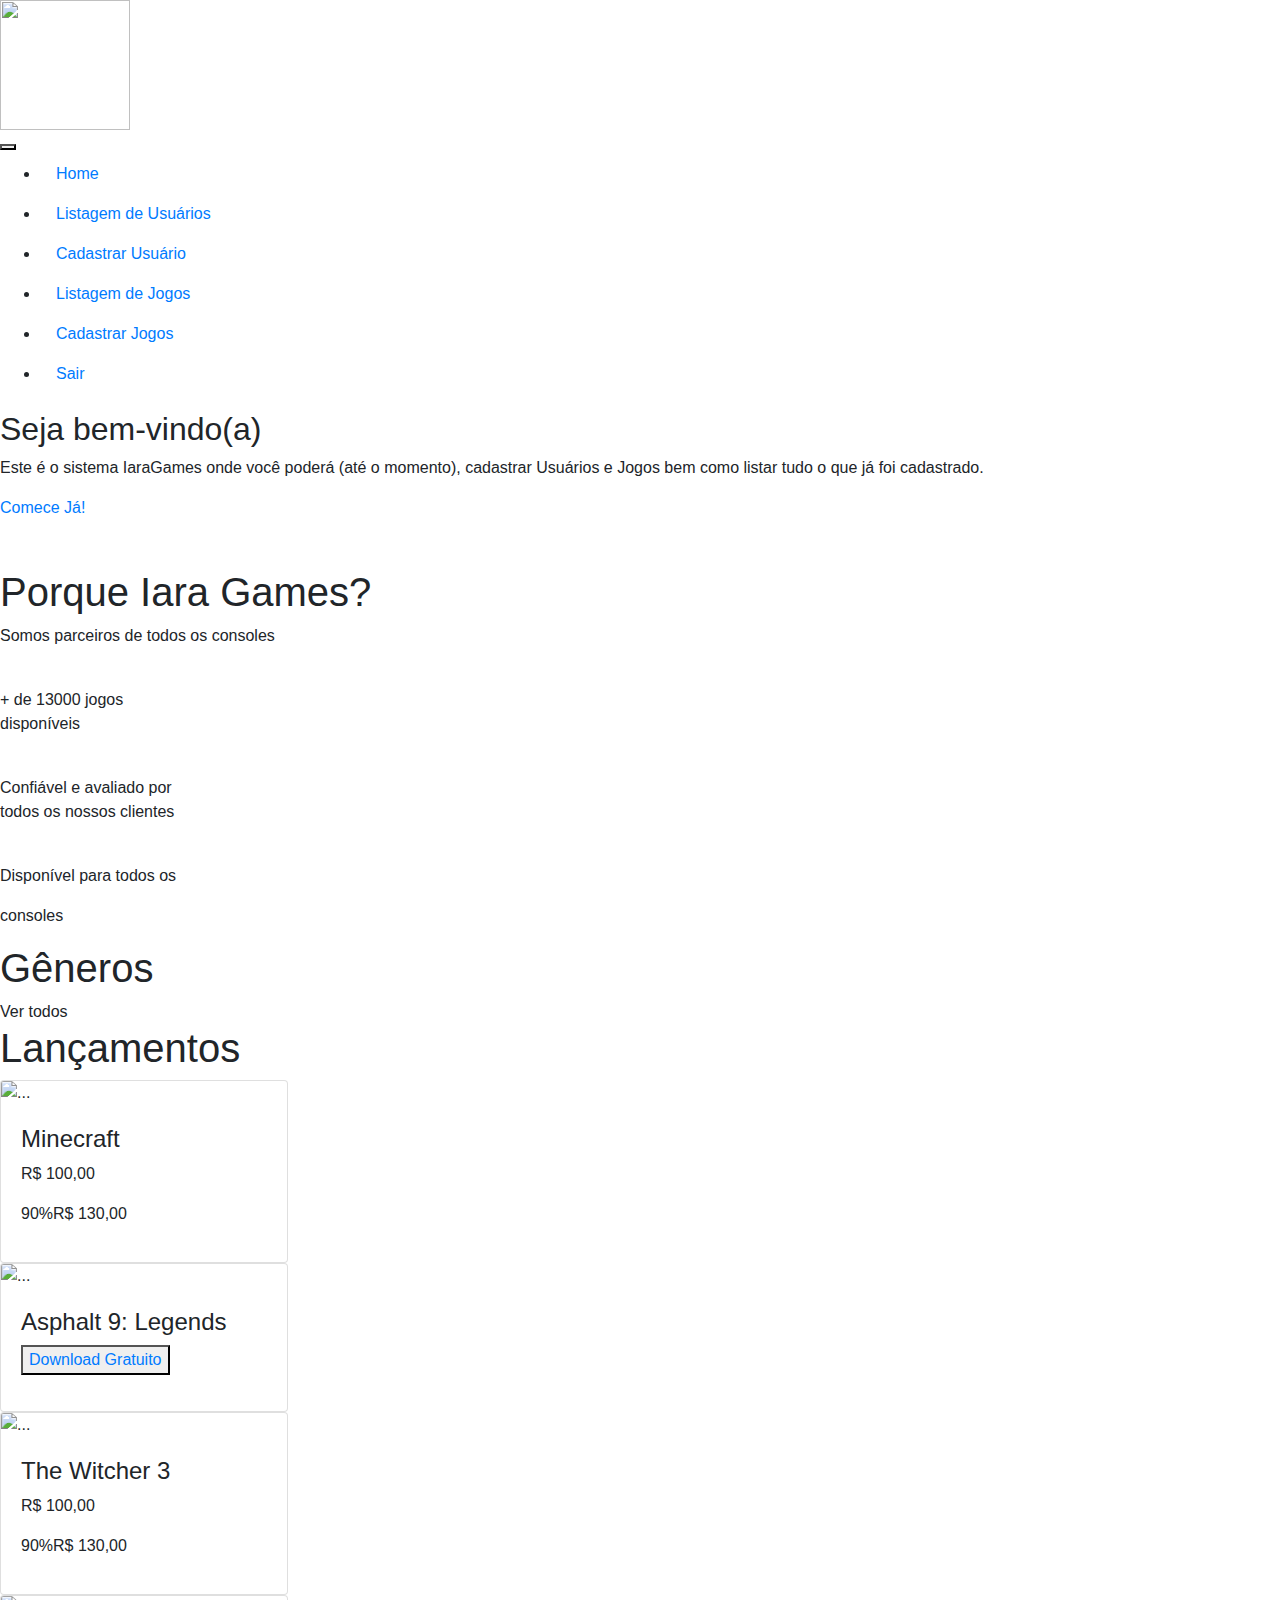
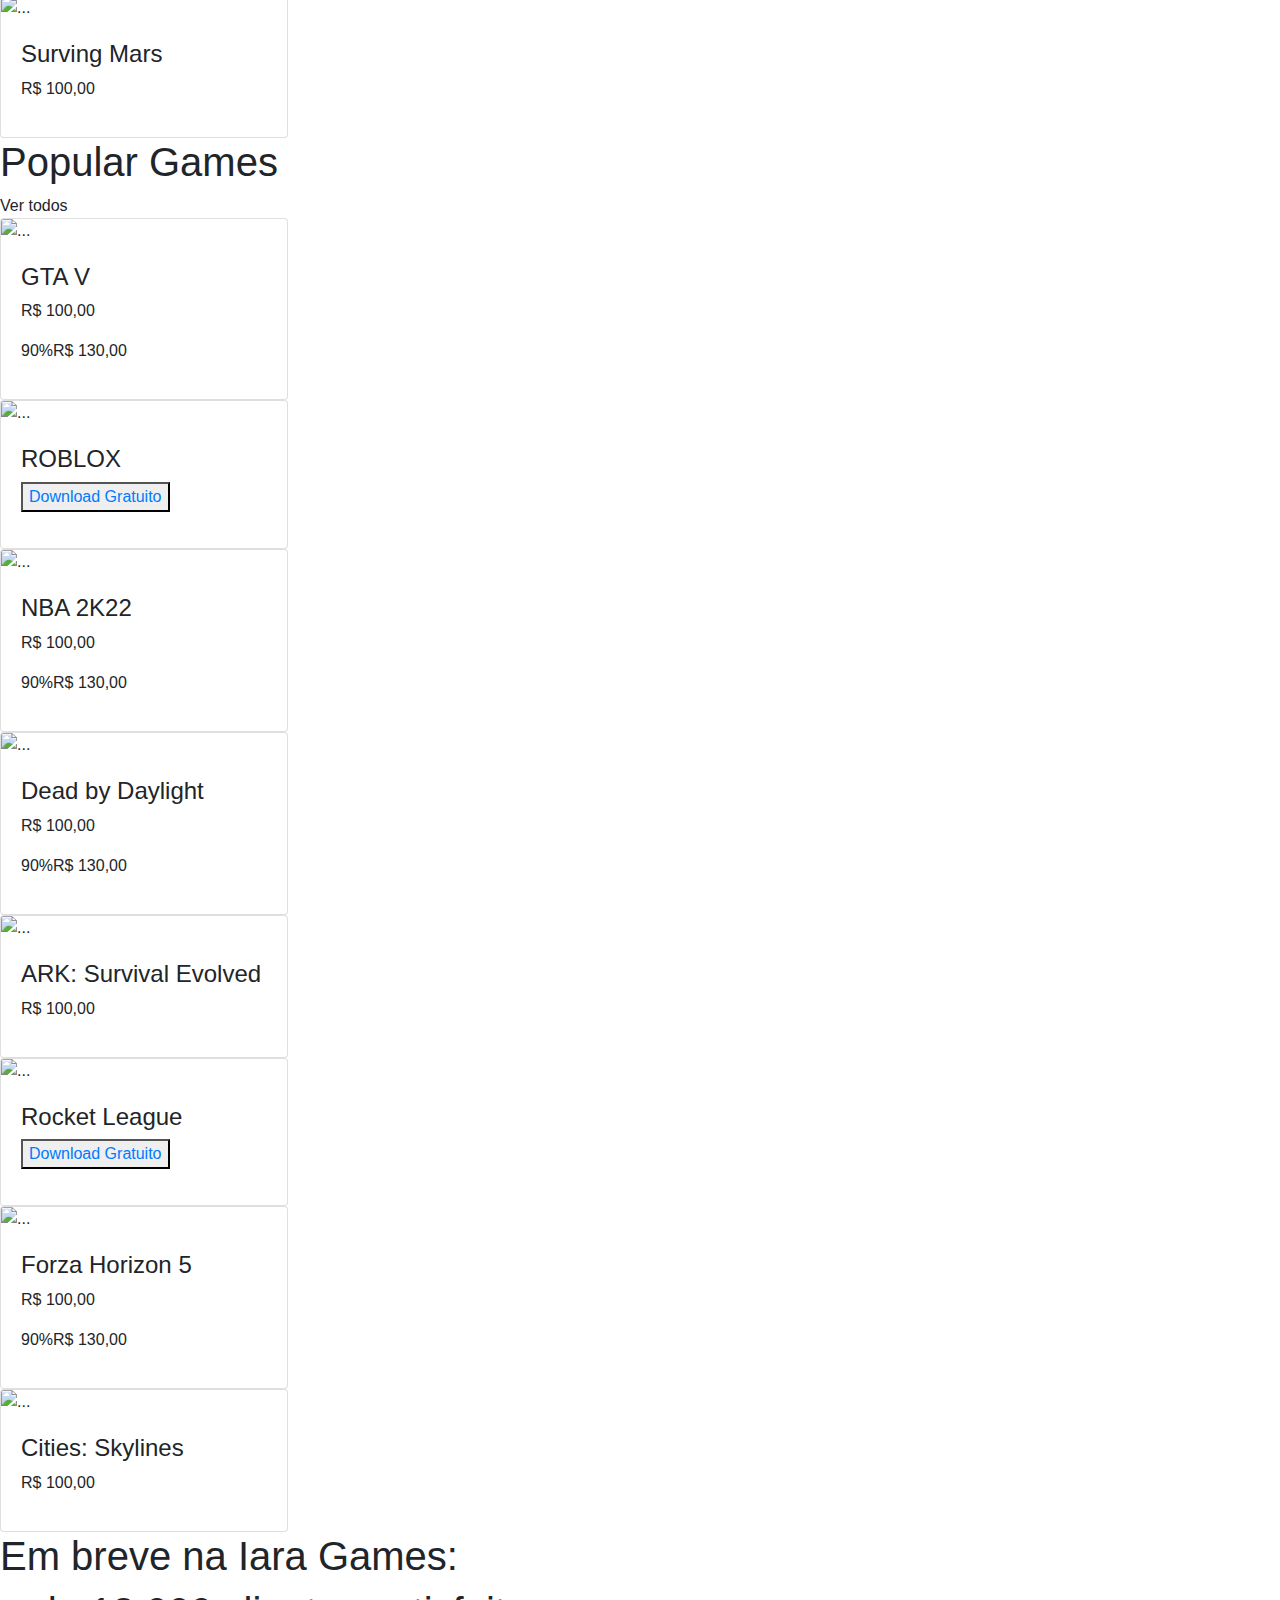
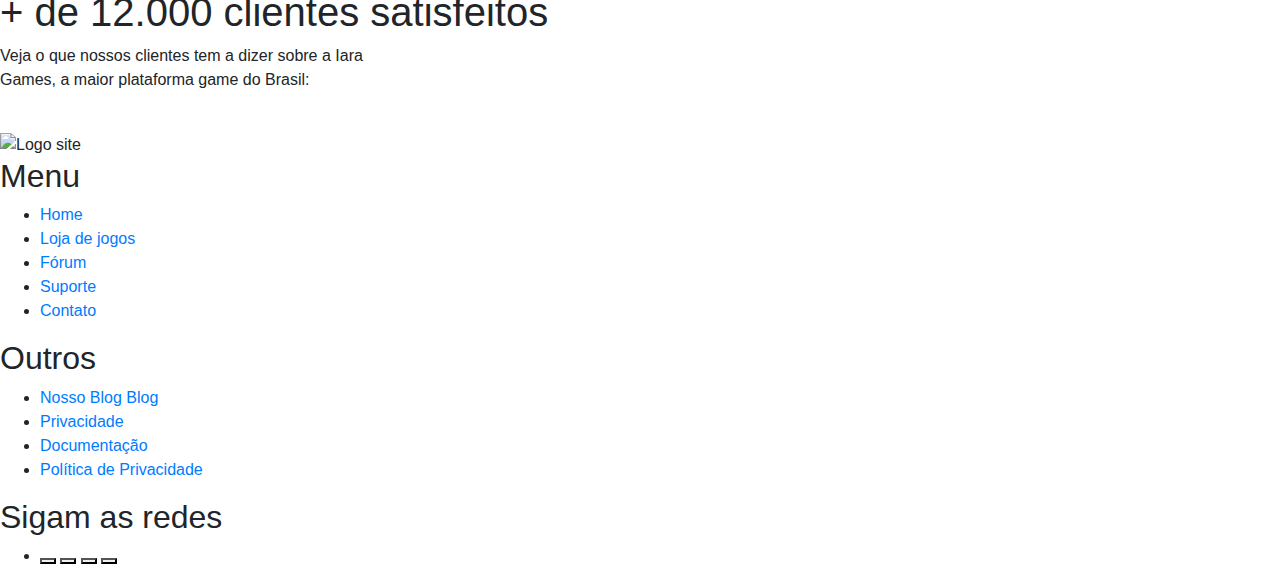
==== site/index.html @ 9e7cf927 "consertando deploy" ====
<!DOCTYPE html>
<html lang="pt">
<head>
    <meta charset="UTF-8">
    <meta name="viewport" content="width=device-width, initial-scale=1.0">
    <link rel="preconnect" href="https://fonts.googleapis.com">
    <link rel="stylesheet" href="../css/style.css">
    <link rel="preconnect" href="https://fonts.gstatic.com" crossorigin>
    <link href="https://fonts.googleapis.com/css2?family=Lexend:wght@300&display=swap" rel="stylesheet">
    <title>Home - IaraGames</title>
    <link rel="stylesheet" href="https://stackpath.bootstrapcdn.com/bootstrap/4.5.2/css/bootstrap.min.css">
</head>
<body>
    <header id="header">
    <nav id="nav" class="nav-bar">
        <div class="logo">
            <img src="../image/logo.svg" alt="" width="130px" height="130px">
        </div>

        <div class="nav-list" id="nav">
            <button id="button_mob">
                <span id="hamburgue"> </span>
            </button>   
            <ul class="menu">
                <li class="nav-item"><a class="nav-link" href="index.html" class="active" id="home">Home</a></li>
                <li class="nav-item"><a class="nav-link" href="listagem_usuarios.html">Listagem de Usuários</a></li>
                <li class="nav-item"><a class="nav-link" href="cadastrar_usuarios.html">Cadastrar Usuário</a></li>
                <li class="nav-item"><a class="nav-link" href="listagem_jogos.html">Listagem de Jogos</a></li>
                <li class="nav-item"><a class="nav-link" href="cadastrar_jogos.html">Cadastrar Jogos</a></li>
                <li class="nav-item"><a class="nav-link" href="login.html">Sair</a></li>
            </ul>
        </div>
       
    </nav>
</header>

<div class="carrosel">
    <div id="back" class="setas"><i class="fa-solid fa-circle-chevron-left"></i></div>
    <div id="next" class="setas"><i class="fa-solid fa-circle-chevron-right"></i> </div>
    <section class="home">
        <div class="home-text">
            <div class="text1">
                <h2>Seja bem-vindo(a)</h2>
            </div>
            <div class="text2">
                <p>Este é o sistema IaraGames onde você poderá (até o momento), cadastrar Usuários e Jogos bem como listar tudo o que já foi cadastrado.</p>
            </div>
            <div class="main-btn">
                <a href="http://127.0.0.1:5500/cadastrar_usuarios.html"
                    class="btnget">Comece Já!</a>
            </div>
        </div>
   
        <div class="home-img">
            <img src="../image/logoaguia.svg" alt="">
        </div>
    </section>
    <div class="nav-manual">
        <label for="radio1" class="btn-manual" id="checked"></label>
        <label for="radio2" class="btn-manual"></label>
        <label for="radio3" class="btn-manual"></label>
    </div>
</div>

<div class="textoinicial">
    <h1>Porque Iara Games?</h1>
    <p>Somos parceiros de todos os consoles</p>
</div>

<section class="diferenciais">
    <div class="icon">
        <img src="../image/controle.svg" alt="" id="imagecontrole">
        <p>+ de 13000 jogos <br>disponíveis</p>
    </div>
    <div class="icon">
        <img src="../image/icon.svg" alt="">
        <p>Confiável e avaliado por <br>todos os nossos clientes</p>
    </div>
    <div class="icon">
        <img src="../image/game.svg" alt="">
        <p>Disponível para todos os </p>
        <p>consoles</p>
    </div>
</section>

<div class="generos">
    <h1>Gêneros</h1>
    <li>Ver todos</li>
</div>
<section class="imgjogospai">
    <div class="imgjogos" id="imgjogos1">
    </div>
    <div class="imgjogos" id="imgjogos2">
    </div>
    <div class="imgjogos" id="imgjogos3">
    </div>
    <div class="imgjogos" id="imgjogos4">
    </div>
    <div class="imgjogos" id="imgjogos5">
    </div>
    <div class="imgjogos" id="imgjogos6">
    </div>
</section>

<div class="Lanxxx">
    <h1>Lançamentos</h1>
</div>
<section class="Lanximgs">
    <div class="card" style="width: 18rem;">
        <img src="../image/minecraft.svg" class="card-img-top" alt="...">
        <div class="card-body">
            <h4>Minecraft</h4>
            <div class="desconto">
                <p class="card-text">R$ 100,00</p>
                <p><span class="porcento">90%</span><span class="tachado">R$ 130,00<span></p>
            </div>
        </div>
    </div>
    <div class="card" style="width: 18rem;">
        <img src="../image/asphault.svg" class="card-img-top" alt="...">
        <div class="card-body">
            <h4>Asphalt 9: Legends</h4>
            <div class="desconto">
                <div class="Download">
                    <button><a href="Login.html">Download Gratuito</a>
                    </button>
                </div>
                <p></p>
            </div>
        </div>
    </div>
    <div class="card" style="width: 18rem;">
        <img src="../image/the whitcher.svg" class="card-img-top" alt="...">
        <div class="card-body">
            <h4>The Witcher 3</h4>
            <div class="desconto">
                <p class="card-text">R$ 100,00</p>
                <p><span class="porcento">90%</span><span class="tachado">R$ 130,00<span></p>
            </div>
        </div>
    </div>
    <div class="card" style="width: 18rem;">
        <img src="../image/surving mars.svg" class="card-img-top" alt="...">
        <div class="card-body">
            <h4>Surving Mars</h4>
            <div class="desconto">
                <p class="card-text">R$ 100,00</p>
                <p></p>
            </div>
        </div>
    </div>
</section>
<div class="Lanxxx">
    <h1>Popular Games</h1>
    <li>Ver todos</li>
</div>
<section class="Lanximgs">
    <div class="card" style="width: 18rem;">
        <img src="../image/grad.svg" class="card-img-top" alt="...">
        <div class="card-body">
            <h4>GTA V</h4>
            <div class="desconto">
                <p class="card-text">R$ 100,00</p>
                <p><span class="porcento">90%</span><span class="tachado">R$ 130,00<span></p>
            </div>
        </div>
    </div>
    <div class="card" style="width: 18rem;">
        <img src="../image/roblox.svg" class="card-img-top" alt="...">
        <div class="card-body">
            <h4>ROBLOX</h4>
            <div class="desconto">
                <div class="Download">
                    <button><a href="Login.html">Download Gratuito</a>
                    </button>
                </div>
                <p></p>
            </div>
        </div>
    </div>
    <div class="card" style="width: 18rem;">
        <img src="../image/s8.svg" class="card-img-top" alt="...">
        <div class="card-body">
            <h4>NBA 2K22</h4>
            <div class="desconto">
                <p class="card-text">R$ 100,00</p>
                <p><span class="porcento">90%</span><span class="tachado">R$ 130,00<span></p>
            </div>
        </div>
    </div>
    <div class="card" style="width: 18rem;">
        <img src="../image/deadby.svg" class="card-img-top" alt="...">
        <div class="card-body">
            <h4>Dead by Daylight</h4>
            <div class="desconto">
                <p class="card-text">R$ 100,00</p>
                <p><span class="porcento">90%</span><span class="tachado">R$ 130,00<span></p>
            </div>
        </div>
    </div>
</section>
<section class="Lanximgs" id="lanxespaco">
    <div class="card" style="width: 18rem;">
        <img src="../image/arka.svg" class="card-img-top" alt="...">
        <div class="card-body">
            <h4>ARK: Survival Evolved</h4>
            <div class="desconto">
                <p class="card-text">R$ 100,00</p>
                <p></p>
            </div>
        </div>
    </div>
    <div class="card" style="width: 18rem;">
        <img src="../image/rocket.svg" class="card-img-top" alt="...">
        <div class="card-body">
            <h4>Rocket League</h4>
            <div class="desconto">
                <div class="Download">
                    <button><a href="Login.html">Download Gratuito</a>
                    </button>
                </div>
                <p></p>
            </div>
        </div>
    </div>
    <div class="card" style="width: 18rem;">
        <img src="../image/forzahorizon.svg" class="card-img-top" alt="...">
        <div class="card-body">
            <h4>Forza Horizon 5</h4>
            <div class="desconto">
                <p class="card-text">R$ 100,00</p>
                <p><span class="porcento">90%</span><span class="tachado">R$ 130,00<span></p>
            </div>
        </div>
    </div>
    <div class="card" style="width: 18rem;">
        <img src="../image/cities.svg" class="card-img-top" alt="...">
        <div class="card-body">
            <h4>Cities: Skylines</h4>
            <div class="desconto">
                <p class="card-text">R$ 100,00</p>
                <p></p>
            </div>
        </div>
    </div>
</section>

<div class="sliderfundo">
    <div class="fundo">
        <h1>Em breve na Iara Games:</h1>
            <div class="embreve">
                <div id="games01"></div>
            </div>
            <div class="embreve">
                <div id="games02"></div>
            </div>
        </div>
        <div class="fundolado">
            <div class="embreve">
                <div id="games03"></div>
            </div>
            <div class="embreve">
                <div id="games04"></div>
            </div>
            <div class="embreve">
                <div id="games05"></div>
            </div>
        </div>
    </div>
    <div class="clientes">
        <h1>+ de 12.000 clientes satisfeitos</h1>
        <p>Veja o que nossos clientes tem a dizer sobre a Iara </br>
            Games, a maior plataforma game do Brasil:</p>
    </div>
    <section class="cardsclientes">
        <div class="card-cliente" id="card-cliente2">
        </div>
        <div class="card-cliente" id="card-cliente1">
        </div>
        <div class="card-cliente" id="card-cliente3">
        </div>
    </section>

    <div class="nav-manual">
        <label for="radio1" class="btn-manual" id="checked"></label>
        <label for="radio2" class="btn-manual"></label>
        <label for="radio3" class="btn-manual"></label>
    </div>

    <footer>
        <div class="logo-rodape">
            <img src="../image/logo.svg" alt="Logo site" id="logo" width="225" />
        </div>
        <div class="caixa-rodape">
            <h2 class="title-roda">Menu</h2>
            <ul>
                <li><a href="...">Home</a></li>
                <li><a href="...">Loja de jogos</a></li>
                <li><a href="...">Fórum</a></li>
                <li><a href="...">Suporte</a></li>
                <li><a href="...">Contato</a></li>
            </ul>
        </div>
        <div class="caixa-rodape">
            <h2 class="title-roda">Outros</h2>
            <ul>
                <li><a href="...">Nosso Blog Blog</a></li>
                <li><a href="...">Privacidade</a></li>
                <li><a href="...">Documentação</a></li>
                <li><a href="...">Política de Privacidade</a></li>
            </ul>
        </div>
        <div class="caixa-rodape" id="social-rodape">
            <h2 class="title-roda">Sigam as redes</h2>
            <ul>
                <li><button class="bt-redes" id="bt_1"
                        onclick="location.href='https://www.instagram.com/store_couplecake/';"
                        value="Go to instagram">
                        <i class="fa-brands fa-square-instagram"></i>
                    </button>
                    <button class="bt-redes" id="bt_2"
                        onclick="location.href='https://www.facebook.com/Couplecake-106421932083910?_rdc=1&_rdr/';"
                        value="Go to facebook">
                        <i class="fa-brands fa-facebook-square"></i>
                    </button>
                    <button class="bt-redes" id="bt_3"
                        onclick="location.href='https://api.whatsapp.com/send?phone=5511988592266&text=Ol%C3%A1%20quero%20ver%20o%20card%C3%A1pio/';"
                        value="Go to whatssap">
                        <i class="fa-brands fa-whatsapp-square"></i>
                    </button>
                    <button class="bt-redes" id="bt_4"
                        onclick="location.href='https://api.whatsapp.com/send?phone=5511988592266&text=Ol%C3%A1%20quero%20ver%20o%20card%C3%A1pio/';"
                        value="Go to whatssap">
                        <i class="fa-brands fa-square-twitter"></i>
                    </button>
                </li>
            </ul>
        </div>
    </footer>

    <script src="https://cdn.jsdelivr.net/npm/bootstrap@5.3.3/dist/js/bootstrap.bundle.min.js"
    integrity="sha384-YvpcrYf0tY3lHB60NNkmXc5s9fDVZLESaAA55NDzOxhy9GkcIdslK1eN7N6jIeHz"
    crossorigin="anonymous"></script>
<script src="https://kit.fontawesome.com/78e3b8eb13.js" crossorigin="anonymous"></script>
<script>
    // Simulação de nome de usuário logado
    document.addEventListener('DOMContentLoaded', function() {
        document.getElementById('userName').innerText = 'Nome do Usuário';
    });
</script>
</body>
</html>
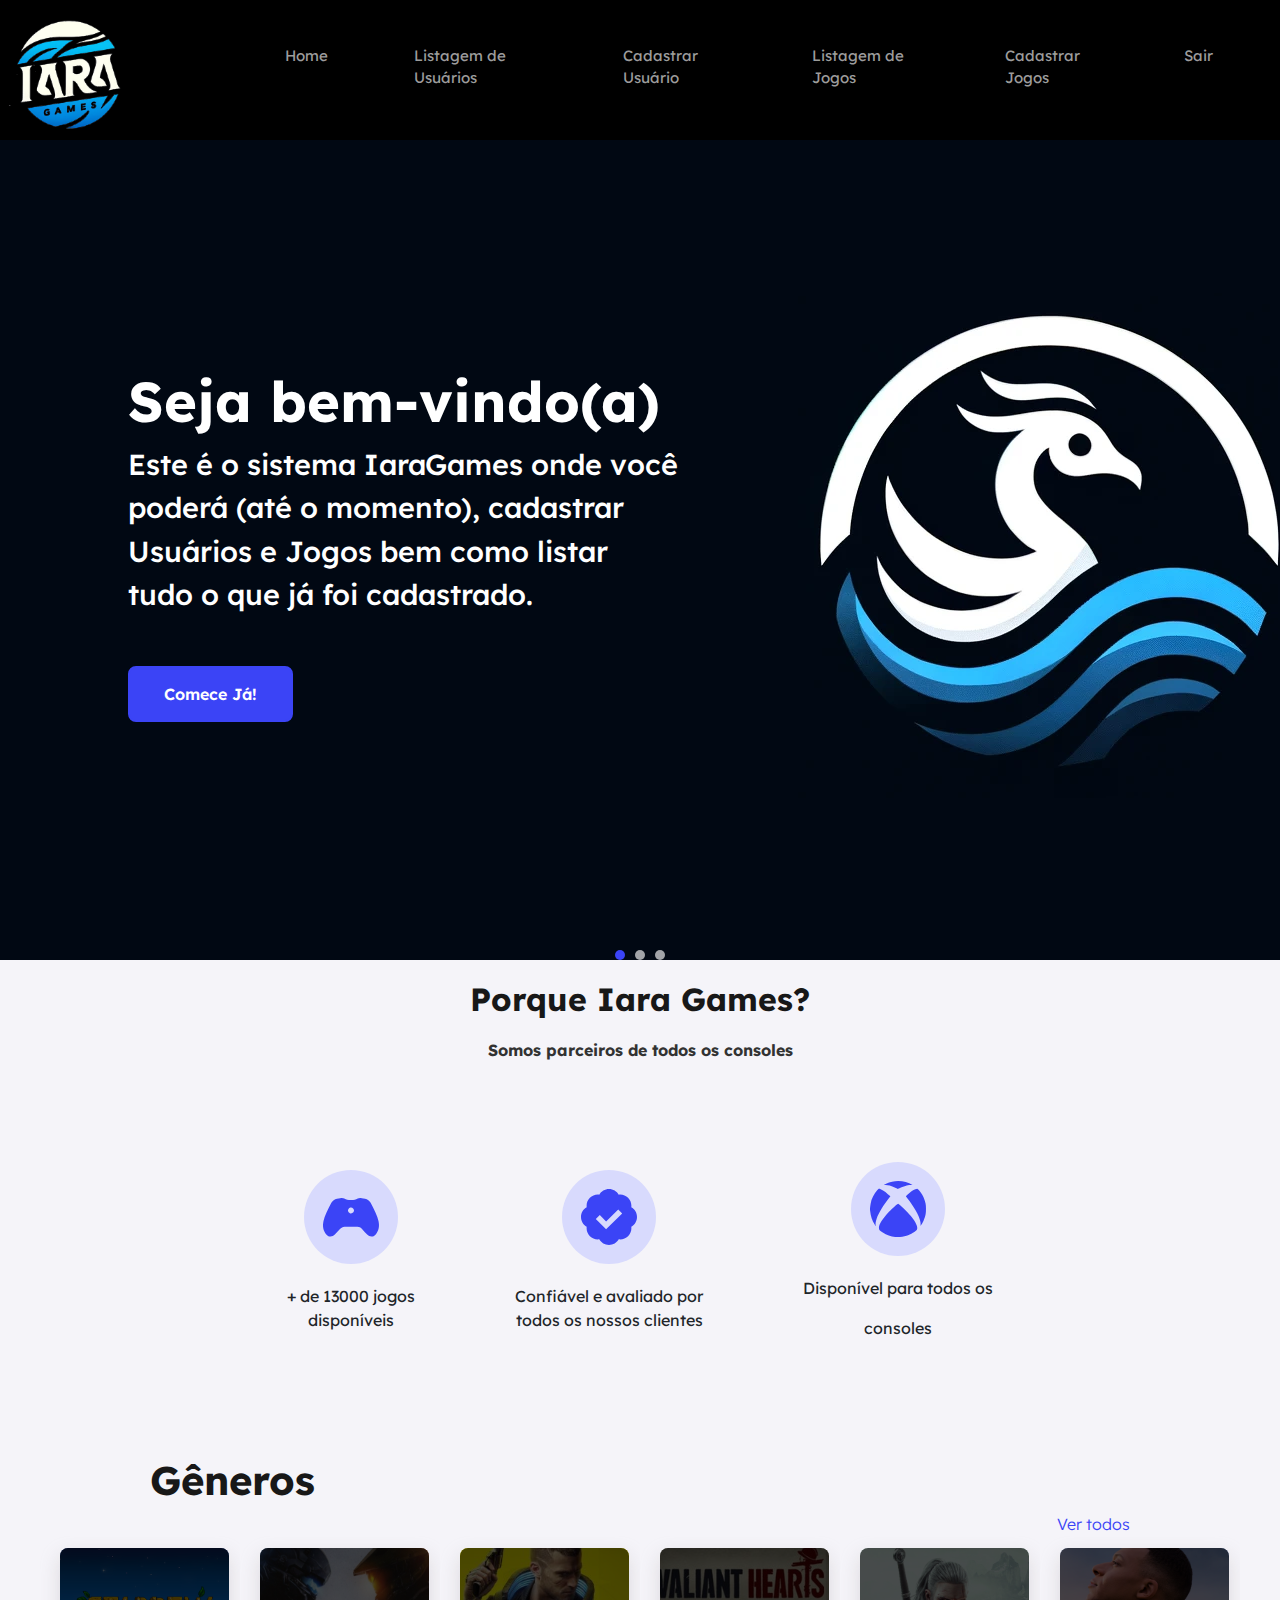
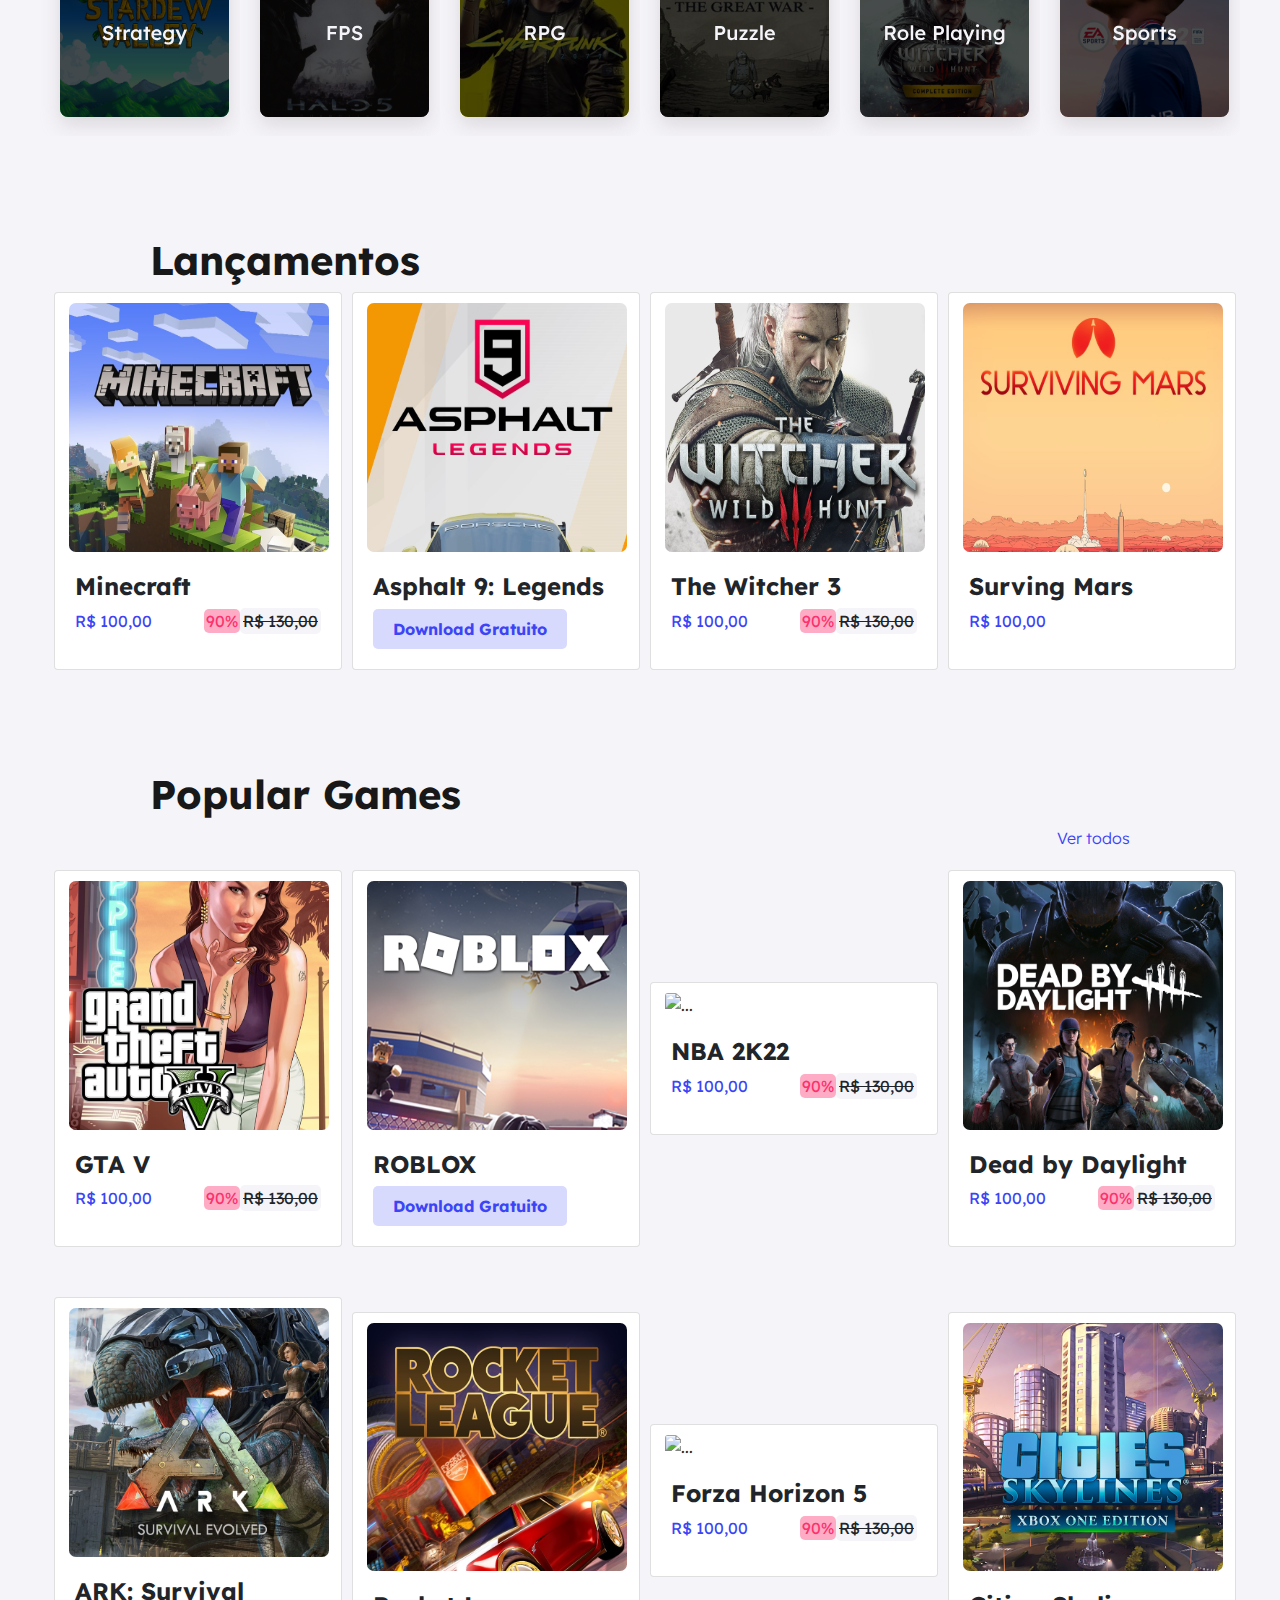
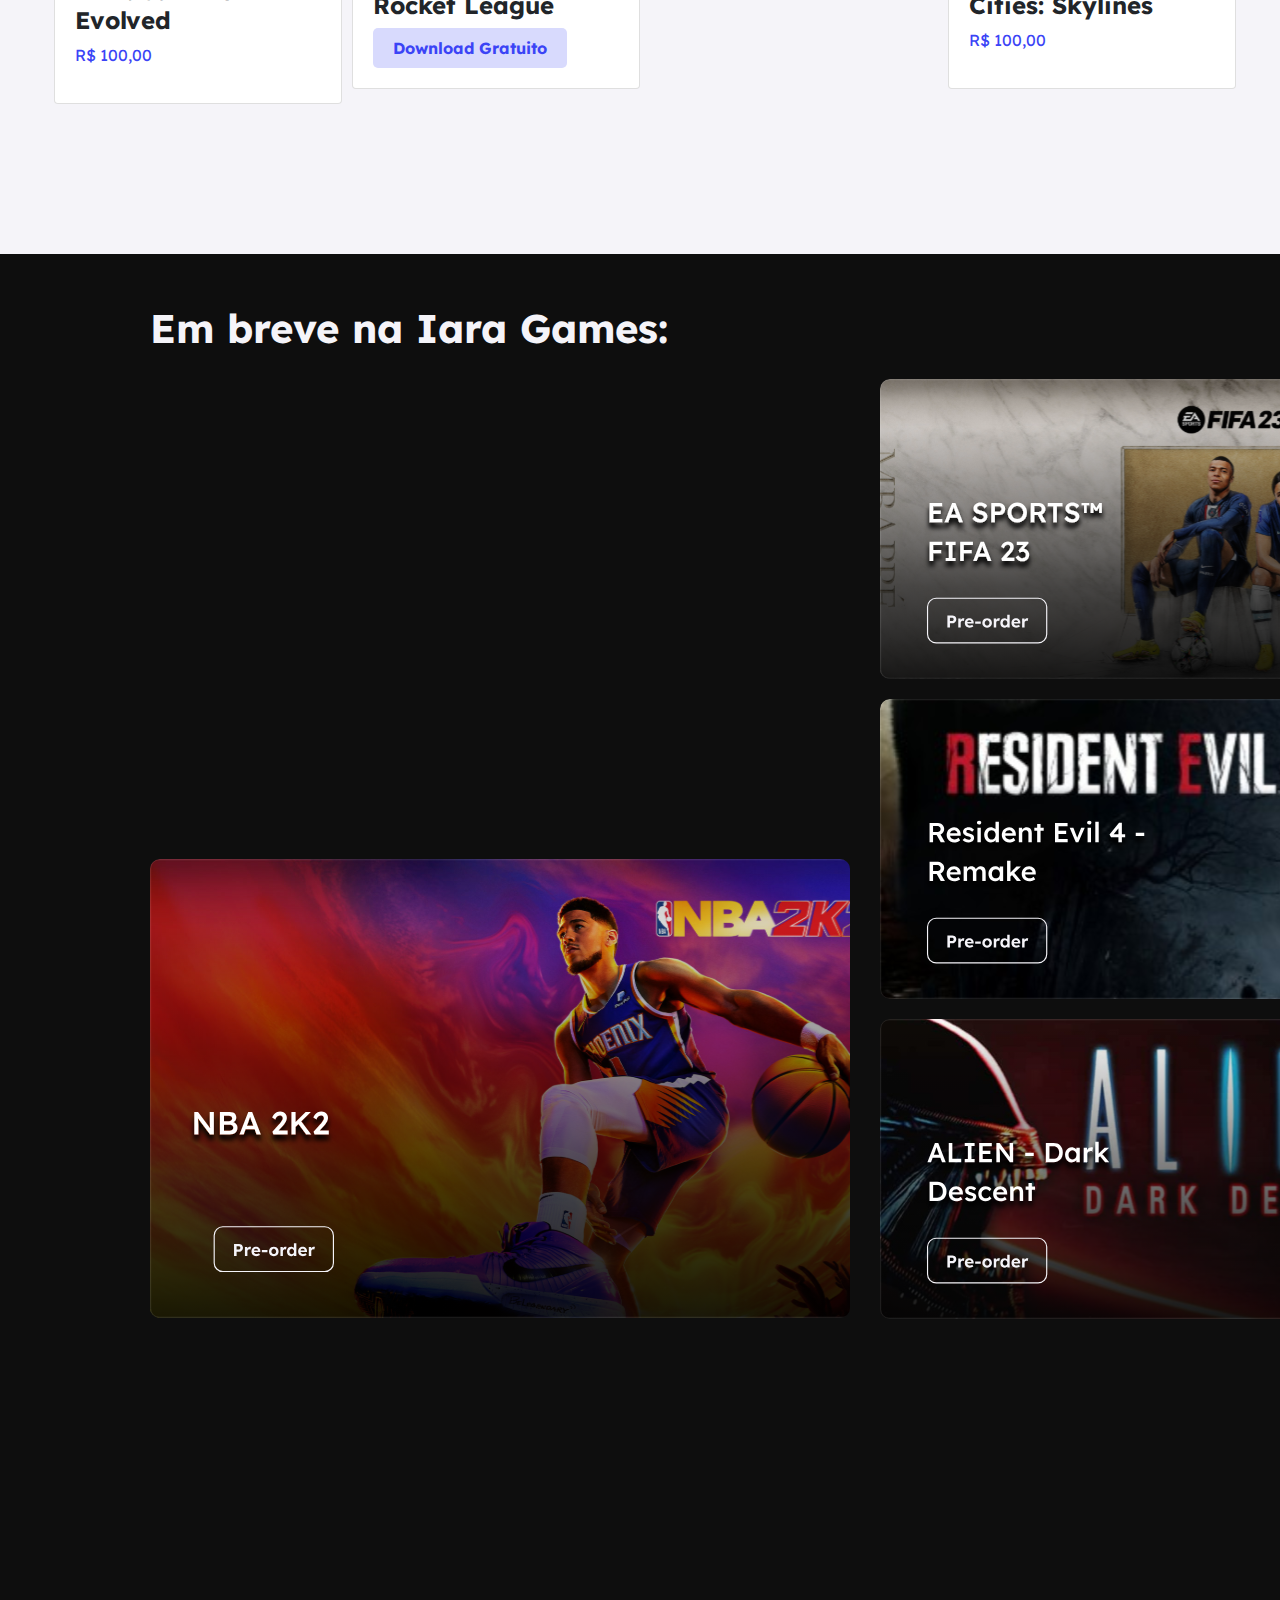
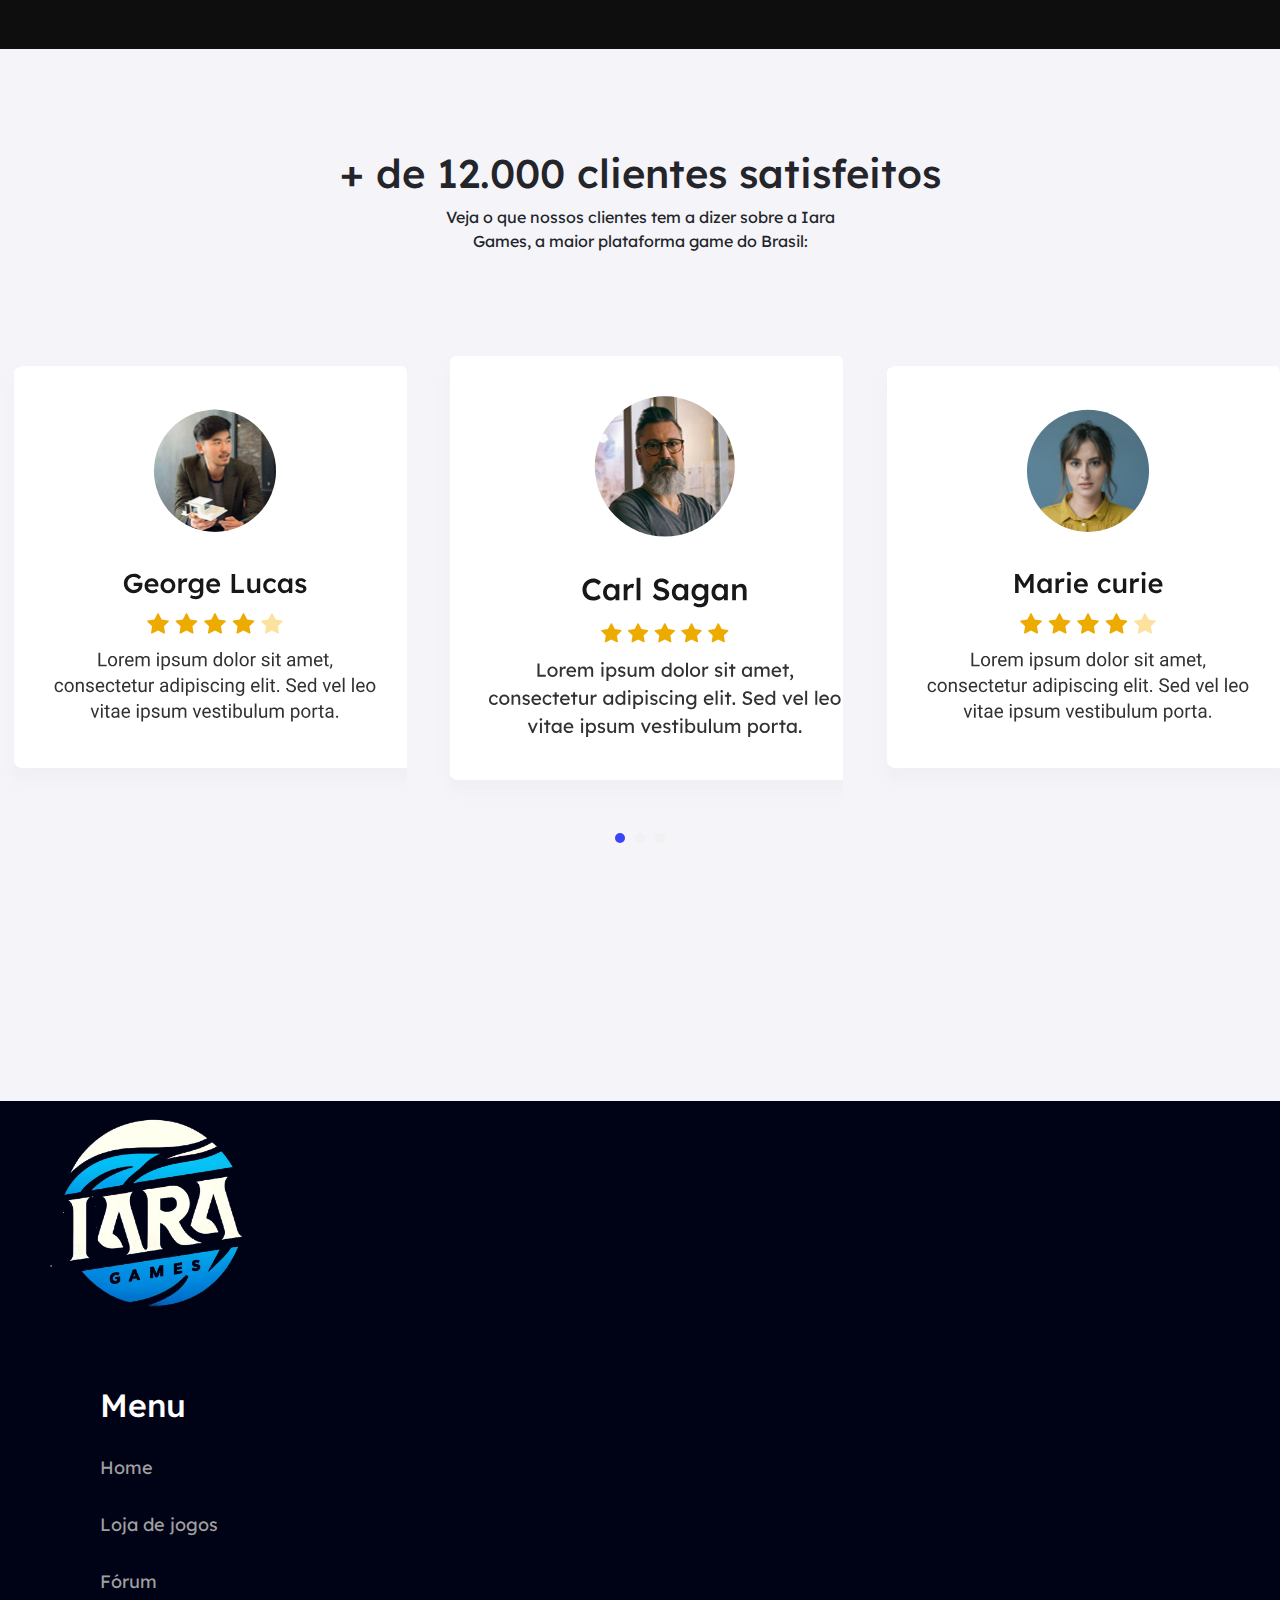
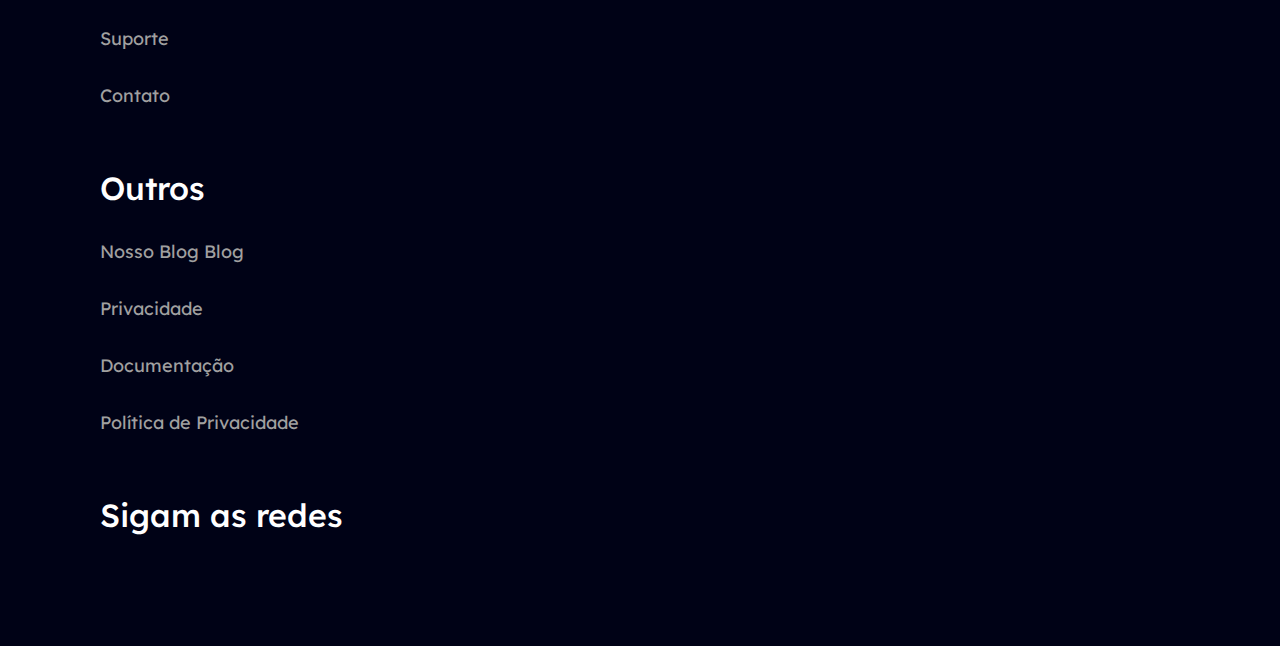
==== commit e31bc02d: "update" ====
--- a/site/index.html
+++ b/site/index.html
@@ -4,7 +4,7 @@
     <meta charset="UTF-8">
     <meta name="viewport" content="width=device-width, initial-scale=1.0">
     <link rel="preconnect" href="https://fonts.googleapis.com">
-    <link rel="stylesheet" href="../css/style.css">
+    <link rel="stylesheet" href="./css/style.css">
     <link rel="preconnect" href="https://fonts.gstatic.com" crossorigin>
     <link href="https://fonts.googleapis.com/css2?family=Lexend:wght@300&display=swap" rel="stylesheet">
     <title>Home - IaraGames</title>
@@ -14,7 +14,7 @@
     <header id="header">
     <nav id="nav" class="nav-bar">
         <div class="logo">
-            <img src="../image/logo.svg" alt="" width="130px" height="130px">
+            <img src="./image/logo.svg" alt="" width="130px" height="130px">
         </div>
 
         <div class="nav-list" id="nav">
@@ -52,7 +52,7 @@
         </div>
    
         <div class="home-img">
-            <img src="../image/logoaguia.svg" alt="">
+            <img src="./image/logoaguia.svg" alt="">
         </div>
     </section>
     <div class="nav-manual">
@@ -69,15 +69,15 @@
 
 <section class="diferenciais">
     <div class="icon">
-        <img src="../image/controle.svg" alt="" id="imagecontrole">
+        <img src="./image/controle.svg" alt="" id="imagecontrole">
         <p>+ de 13000 jogos <br>disponíveis</p>
     </div>
     <div class="icon">
-        <img src="../image/icon.svg" alt="">
+        <img src="./image/icon.svg" alt="">
         <p>Confiável e avaliado por <br>todos os nossos clientes</p>
     </div>
     <div class="icon">
-        <img src="../image/game.svg" alt="">
+        <img src="./image/game.svg" alt="">
         <p>Disponível para todos os </p>
         <p>consoles</p>
     </div>
@@ -107,7 +107,7 @@
 </div>
 <section class="Lanximgs">
     <div class="card" style="width: 18rem;">
-        <img src="../image/minecraft.svg" class="card-img-top" alt="...">
+        <img src="./image/minecraft.svg" class="card-img-top" alt="...">
         <div class="card-body">
             <h4>Minecraft</h4>
             <div class="desconto">
@@ -117,7 +117,7 @@
         </div>
     </div>
     <div class="card" style="width: 18rem;">
-        <img src="../image/asphault.svg" class="card-img-top" alt="...">
+        <img src="./image/asphault.svg" class="card-img-top" alt="...">
         <div class="card-body">
             <h4>Asphalt 9: Legends</h4>
             <div class="desconto">
@@ -130,7 +130,7 @@
         </div>
     </div>
     <div class="card" style="width: 18rem;">
-        <img src="../image/the whitcher.svg" class="card-img-top" alt="...">
+        <img src="./image/the whitcher.svg" class="card-img-top" alt="...">
         <div class="card-body">
             <h4>The Witcher 3</h4>
             <div class="desconto">
@@ -140,7 +140,7 @@
         </div>
     </div>
     <div class="card" style="width: 18rem;">
-        <img src="../image/surving mars.svg" class="card-img-top" alt="...">
+        <img src="./image/surving mars.svg" class="card-img-top" alt="...">
         <div class="card-body">
             <h4>Surving Mars</h4>
             <div class="desconto">
@@ -156,7 +156,7 @@
 </div>
 <section class="Lanximgs">
     <div class="card" style="width: 18rem;">
-        <img src="../image/grad.svg" class="card-img-top" alt="...">
+        <img src="./image/grad.svg" class="card-img-top" alt="...">
         <div class="card-body">
             <h4>GTA V</h4>
             <div class="desconto">
@@ -166,7 +166,7 @@
         </div>
     </div>
     <div class="card" style="width: 18rem;">
-        <img src="../image/roblox.svg" class="card-img-top" alt="...">
+        <img src="./image/roblox.svg" class="card-img-top" alt="...">
         <div class="card-body">
             <h4>ROBLOX</h4>
             <div class="desconto">
@@ -179,7 +179,7 @@
         </div>
     </div>
     <div class="card" style="width: 18rem;">
-        <img src="../image/s8.svg" class="card-img-top" alt="...">
+        <img src="./image/s8.svg" class="card-img-top" alt="...">
         <div class="card-body">
             <h4>NBA 2K22</h4>
             <div class="desconto">
@@ -189,7 +189,7 @@
         </div>
     </div>
     <div class="card" style="width: 18rem;">
-        <img src="../image/deadby.svg" class="card-img-top" alt="...">
+        <img src="./image/deadby.svg" class="card-img-top" alt="...">
         <div class="card-body">
             <h4>Dead by Daylight</h4>
             <div class="desconto">
@@ -201,7 +201,7 @@
 </section>
 <section class="Lanximgs" id="lanxespaco">
     <div class="card" style="width: 18rem;">
-        <img src="../image/arka.svg" class="card-img-top" alt="...">
+        <img src="./image/arka.svg" class="card-img-top" alt="...">
         <div class="card-body">
             <h4>ARK: Survival Evolved</h4>
             <div class="desconto">
@@ -211,7 +211,7 @@
         </div>
     </div>
     <div class="card" style="width: 18rem;">
-        <img src="../image/rocket.svg" class="card-img-top" alt="...">
+        <img src="./image/rocket.svg" class="card-img-top" alt="...">
         <div class="card-body">
             <h4>Rocket League</h4>
             <div class="desconto">
@@ -224,7 +224,7 @@
         </div>
     </div>
     <div class="card" style="width: 18rem;">
-        <img src="../image/forzahorizon.svg" class="card-img-top" alt="...">
+        <img src="./image/forzahorizon.svg" class="card-img-top" alt="...">
         <div class="card-body">
             <h4>Forza Horizon 5</h4>
             <div class="desconto">
@@ -234,7 +234,7 @@
         </div>
     </div>
     <div class="card" style="width: 18rem;">
-        <img src="../image/cities.svg" class="card-img-top" alt="...">
+        <img src="./image/cities.svg" class="card-img-top" alt="...">
         <div class="card-body">
             <h4>Cities: Skylines</h4>
             <div class="desconto">
@@ -289,7 +289,7 @@
 
     <footer>
         <div class="logo-rodape">
-            <img src="../image/logo.svg" alt="Logo site" id="logo" width="225" />
+            <img src="./image/logo.svg" alt="Logo site" id="logo" width="225" />
         </div>
         <div class="caixa-rodape">
             <h2 class="title-roda">Menu</h2>
--- a/site/css/style.css
+++ b/site/css/style.css
@@ -0,0 +1,655 @@
+* {
+  margin: 0;
+  padding: 0;
+  box-sizing: border-box;
+  font-family: "Lexend", "Noto Sans", sans-serif;
+}
+
+body {
+  background-color: #f5f4f9 !important;
+  padding-top: 0;
+}
+
+header {
+  background-color: #000000;
+  width: 100%;
+  margin: 0;
+  top: 0;
+  left: 0;
+  font-family: "Lexend", sans-serif;
+  font-optical-sizing: auto;
+  font-weight: 200;
+  font-style: normal;
+  z-index: 1000;
+}
+
+.menu {
+  display: flex;
+  list-style: none;
+  gap: 0.2rem;
+  margin-left: 2rem;
+}
+
+.menu a {
+  display: block;
+  padding: 0.4;
+  margin-right: 4vw;
+  font-family: "Lexend", sans-serif;
+  font-optical-sizing: auto;
+  font-weight: 300;
+  font-style: normal;
+  color: #efefefad;
+  text-decoration: none;
+  font-size: 15px;
+  font-weight: 400;
+}
+
+.menu a:hover {
+  color: white;
+  transition: 1s;
+}
+
+.menu a.active {
+  color: #fff;
+}
+
+.nav-bar {
+  display: flex;
+  align-items: center;
+  justify-content: center;
+  padding-top: 10px;
+  gap: 100px;
+}
+
+#login-mobile {
+  display: none;
+}
+
+.logo img {
+  width: 154px;
+  max-width: 100%;
+}
+
+.logo h1 {
+  color: #fff;
+}
+
+.nav-list {
+  display: flex;
+  align-items: center;
+}
+
+.nav-list ul {
+  display: flex;
+  justify-content: center;
+  list-style: none;
+}
+
+#login button {
+  border: 1px solid white;
+  padding: 9px 25px;
+}
+
+#Sign button {
+  background-color: #3b44f6;
+  padding: 9px 25px;
+}
+
+.login-button button {
+  border: none;
+  background-color: transparent;
+  border-radius: 8px;
+  margin-bottom: 15px;
+  margin-right: 40px;
+}
+
+.carrosel {
+  background-color: #010813;
+  width: 100%;
+  height: calc(100vh - 80px);
+}
+
+.login-button button a {
+  text-decoration: none;
+  color: white;
+  font-weight: 500;
+  font-size: 15px;
+}
+
+#login a:hover {
+  color: #3b44f6;
+  transition: 1s;
+}
+
+#Sign button:hover {
+  background-color: transparent;
+  transition: 1s;
+  border: 1px solid white;
+}
+
+#button_mob {
+  display: none;
+}
+
+td,
+th {
+  border: 1px solid #dddddd;
+  text-align: left;
+  padding: 8px;
+}
+
+tr:nth-child(even) {
+  background-color: #ffffff;
+  color: #000000;
+}
+
+input {
+  flex-direction: column;
+  align-items: flex-start;
+  margin: 10px 0;
+}
+
+h1 {
+  color: #24252a;
+}
+
+.btns {
+  display: flex;
+}
+
+.home {
+  position: relative;
+  height: 90vh;
+  align-items: center;
+  display: flex;
+  justify-content: space-between;
+  padding: 0px 20% 0px 10%;
+}
+
+.home-img {
+  width: 100%;
+  height: auto;
+  margin-top: 0;
+  margin-left: 60px;
+}
+
+.home-text {
+  width: 550px;
+  margin-right: 60px;
+}
+
+.home-text h2 {
+  font-size: 3.5rem;
+  font-family: "Lexend", sans-serif;
+  font-weight: bold;
+  color: #fff;
+  margin-right: 50px;
+}
+
+#textosobre {
+  line-height: 40px;
+}
+
+.home-text p {
+  font-family: "Lexend", sans-serif;
+  font-size: 1.8rem;
+  color: #ffffff;
+  margin-bottom: 30px;
+  font-weight: 500;
+}
+
+.text1 {
+  width: 600px;
+}
+
+.text2 {
+  margin-bottom: 50px;
+}
+
+.btnget {
+  display: inline-block;
+  padding: 14px 34px;
+  background-color: #3b44f6;
+  color: #fff;
+  border: 2px solid #3b44f6;
+  font-size: 16px;
+  font-weight: 600;
+  border-radius: 8px;
+  text-decoration: none;
+  transition: all 0.6s ease-in-out;
+}
+
+.btn:hover {
+  transform: translateY(-5px);
+  background: transparent;
+  color: #3b44f6;
+}
+
+#two {
+  margin-left: 30px;
+}
+
+.nav-manual {
+  width: 100%;
+  display: flex;
+  gap: 10px;
+  justify-content: center;
+}
+
+.btn-manual {
+  border-radius: 100%;
+  padding: 0.32rem;
+  align-items: center;
+  justify-content: center;
+  cursor: pointer;
+  transition: 1s;
+  display: flex;
+  justify-content: center;
+  background-color: #efefefad;
+}
+
+.btn-manual:hover {
+  background-color: #3b44f6;
+}
+
+#checked {
+  background-color: #3b44f6;
+}
+
+.setas {
+  position: absolute;
+  display: flex;
+  align-items: center;
+  color: #efefefad;
+  font-size: 2rem;
+  transition: 1s;
+  cursor: pointer;
+  display: flex;
+}
+
+#back {
+  margin-top: 25rem;
+  left: 2%;
+  z-index: 1;
+}
+
+#next {
+  margin-left: 95.89%;
+  margin-top: 25rem;
+  z-index: 1;
+}
+
+.textoinicial h1 {
+  text-align: center;
+  margin-top: 20px;
+  align-items: center;
+  font-family: "Lexend", sans-serif;
+  font-optical-sizing: auto;
+  font-weight: bolder;
+  font-style: normal;
+  font-size: 2rem;
+  color: #181818;
+}
+
+.textoinicial p {
+  text-align: center;
+  font-weight: bolder;
+  margin-top: 20px;
+  align-items: center;
+  color: #323232;
+  margin-bottom: 100px;
+}
+
+.icon {
+  display: block;
+  align-items: center;
+  justify-content: space-between;
+}
+
+.diferenciais img {
+  align-items: center;
+  justify-content: center;
+  margin-bottom: 20px;
+}
+
+.diferenciais {
+  display: flex;
+  align-items: center;
+  justify-content: center;
+  text-align: center;
+  gap: 100px;
+}
+
+.generos h1 {
+  text-align: start;
+  margin-left: 150px;
+  margin-top: 100px;
+  font-weight: bolder;
+  color: #181818;
+}
+
+.generos li {
+  text-align: end;
+  margin-right: 150px;
+  color: #3b44f6;
+  list-style: none;
+  font-weight: 300;
+}
+
+.imgjogos {
+  width: 200px;
+  height: 200px;
+  border-radius: 10px;
+  transition: 1s;
+  cursor: pointer;
+}
+
+.imgjogos:hover {
+  transform: scale(1.1);
+}
+
+.imgjogospai {
+  display: flex;
+  align-items: center;
+  justify-content: center;
+}
+
+#imgjogos1 {
+  background-image: url(../image/strategy.svg);
+}
+
+#imgjogos2 {
+  background-image: url(../image/fps.svg);
+}
+
+#imgjogos3 {
+  background-image: url(../image/rpg.svg);
+}
+
+#imgjogos4 {
+  background-image: url(../image/puzzle.svg);
+}
+
+#imgjogos5 {
+  background-image: url(../image/role.svg);
+}
+
+#imgjogos6 {
+  background-image: url(../image/sports.svg);
+}
+
+.Lanxxx h1 {
+  text-align: start;
+  margin-left: 150px;
+  margin-top: 100px;
+  font-weight: bolder;
+  color: #181818;
+}
+
+.Lanximgs {
+  display: flex;
+  align-items: center;
+  margin-bottom: 50px;
+  justify-content: center;
+}
+.card {
+  transition: 1s;
+  margin-left: 10px;
+}
+.card:hover {
+  transform: scale(1.1);
+}
+.card img {
+  width: 260px;
+  margin-left: 14px;
+  margin-top: 10px;
+}
+
+.card h4 {
+  font-weight: bold;
+}
+
+.card-text {
+  color: #3b44f6;
+}
+
+.desconto {
+  display: flex;
+  justify-content: space-between;
+}
+
+.porcento {
+  background-color: #fc326f67;
+  border-radius: 5px;
+  color: #fc326f;
+  padding: 2px;
+}
+
+.tachado {
+  padding: 3px;
+  background-color: #f5f4f9;
+  border-radius: 5px;
+  text-decoration: line-through;
+}
+
+.Download button {
+  background-color: #d8dafd;
+  padding: 8px 20px;
+  border: none;
+  border-radius: 5px;
+}
+
+.Download button a {
+  color: #3b44f6;
+  font-weight: bold;
+  text-decoration: none;
+}
+
+.Lanxxx li {
+  text-align: end;
+  margin-right: 150px;
+  color: #3b44f6;
+  list-style: none;
+  font-weight: 300;
+  margin-bottom: 20px;
+}
+
+.sliderfundo {
+  height: 155vh;
+  width: 100%;
+  background-color: #0e0e0e;
+  display: flex;
+  gap: 30px;
+}
+
+#lanxespaco {
+  margin-bottom: 150px;
+}
+
+.bt-redes {
+  background-color: transparent;
+  border: none;
+  transition: 1s;
+}
+
+.fundo h1 {
+  text-align: start;
+  margin-left: 150px;
+  font-weight: bolder;
+  color: #f5f4f9;
+  padding-top: 50px;
+}
+
+.embreve {
+  display: flex;
+  transition: 1s;
+}
+.embreve:hover {
+  transform: scale(1.1);
+}
+
+#games01 {
+  margin-left: 150px;
+  width: 700px;
+  height: 459px;
+  border-radius: 10px;
+  margin-top: 20px;
+  align-items: start;
+  background-image: url(../image/callof.svg);
+  background-size: cover;
+}
+
+#games02 {
+  margin-left: 150px;
+  width: 700px;
+  height: 459px;
+  border-radius: 10px;
+  margin-top: 20px;
+  align-items: start;
+  background-image: url(../image/nba.svg);
+  background-size: cover;
+}
+
+#games03 {
+  width: 500px;
+  height: 300px;
+  border-radius: 10px;
+  margin-top: 20px;
+  align-items: start;
+  background-image: url(../image/fifa23.svg);
+  background-size: cover;
+  margin-top: 125px;
+}
+
+#games04 {
+  width: 500px;
+  height: 300px;
+  border-radius: 10px;
+  margin-top: 20px;
+  align-items: start;
+  background-image: url(../image/residentevill.svg);
+  background-size: cover;
+}
+
+#games05 {
+  width: 500px;
+  height: 300px;
+  border-radius: 10px;
+  margin-top: 20px;
+  align-items: start;
+  background-image: url(../image/aliendark.svg);
+  background-size: cover;
+}
+
+.clientes h1 {
+  margin-top: 100px;
+  text-align: center;
+}
+
+.clientes p {
+  margin-bottom: 100px;
+  text-align: center;
+}
+
+.cardsclientes {
+  align-items: center;
+  justify-content: center;
+  display: flex;
+  gap: 30px;
+}
+
+.card-cliente {
+  width: 450px;
+  height: 430px;
+  border-radius: 10px;
+  margin-bottom: 30px;
+}
+
+#card-cliente1 {
+  background-image: url(../image/carl.svg);
+  background-size: cover;
+  height: 450px;
+}
+
+#card-cliente2 {
+  background-image: url(../image/george.svg);
+  background-size: cover;
+}
+
+#card-cliente3 {
+  background-image: url(../image/marie.svg);
+  background-size: cover;
+}
+
+footer {
+  width: 100%;
+  display: flex;
+  background-color: #000216;
+  margin-top: 250px;
+  height: 100%;
+}
+
+.caixa-rodape {
+  margin-top: 60px;
+  width: 320px;
+  min-height: 150px;
+  margin-left: 100px;
+}
+
+.logo-rodape {
+  margin-left: 40px;
+  margin-top: 50px;
+}
+
+.caixa-rodape h2 {
+  color: white;
+}
+
+.caixa-rodape ul {
+  padding-left: 0px;
+}
+
+.caixa-rodape ul li {
+  margin-top: 30px;
+  margin-right: 50px;
+  list-style: none !important;
+}
+
+.caixa-rodape ul li a {
+  font-size: 18px;
+  color: #a0a0a0;
+  text-decoration: none !important;
+}
+.caixa-rodape ul li a:hover {
+  color: white;
+}
+
+button i {
+  font-size: 3rem;
+  color: #a0a0a0;
+  border: none;
+  cursor: pointer;
+  background: none;
+  margin-left: 10px;
+  transition: 1s;
+}
+button i:hover {
+  transform: scale(1.1);
+}
+
+.containerIara {
+  margin-top: 100px;
+  display: flex;
+  padding: 40px;
+  flex-direction: column;
+  gap: 10px;
+}
+
+@media (max-width: 768px) {
+  body {
+    padding-top: 60px;
+  }
+  .carrosel {
+    height: calc(100vh - 60px);
+  }
+}
